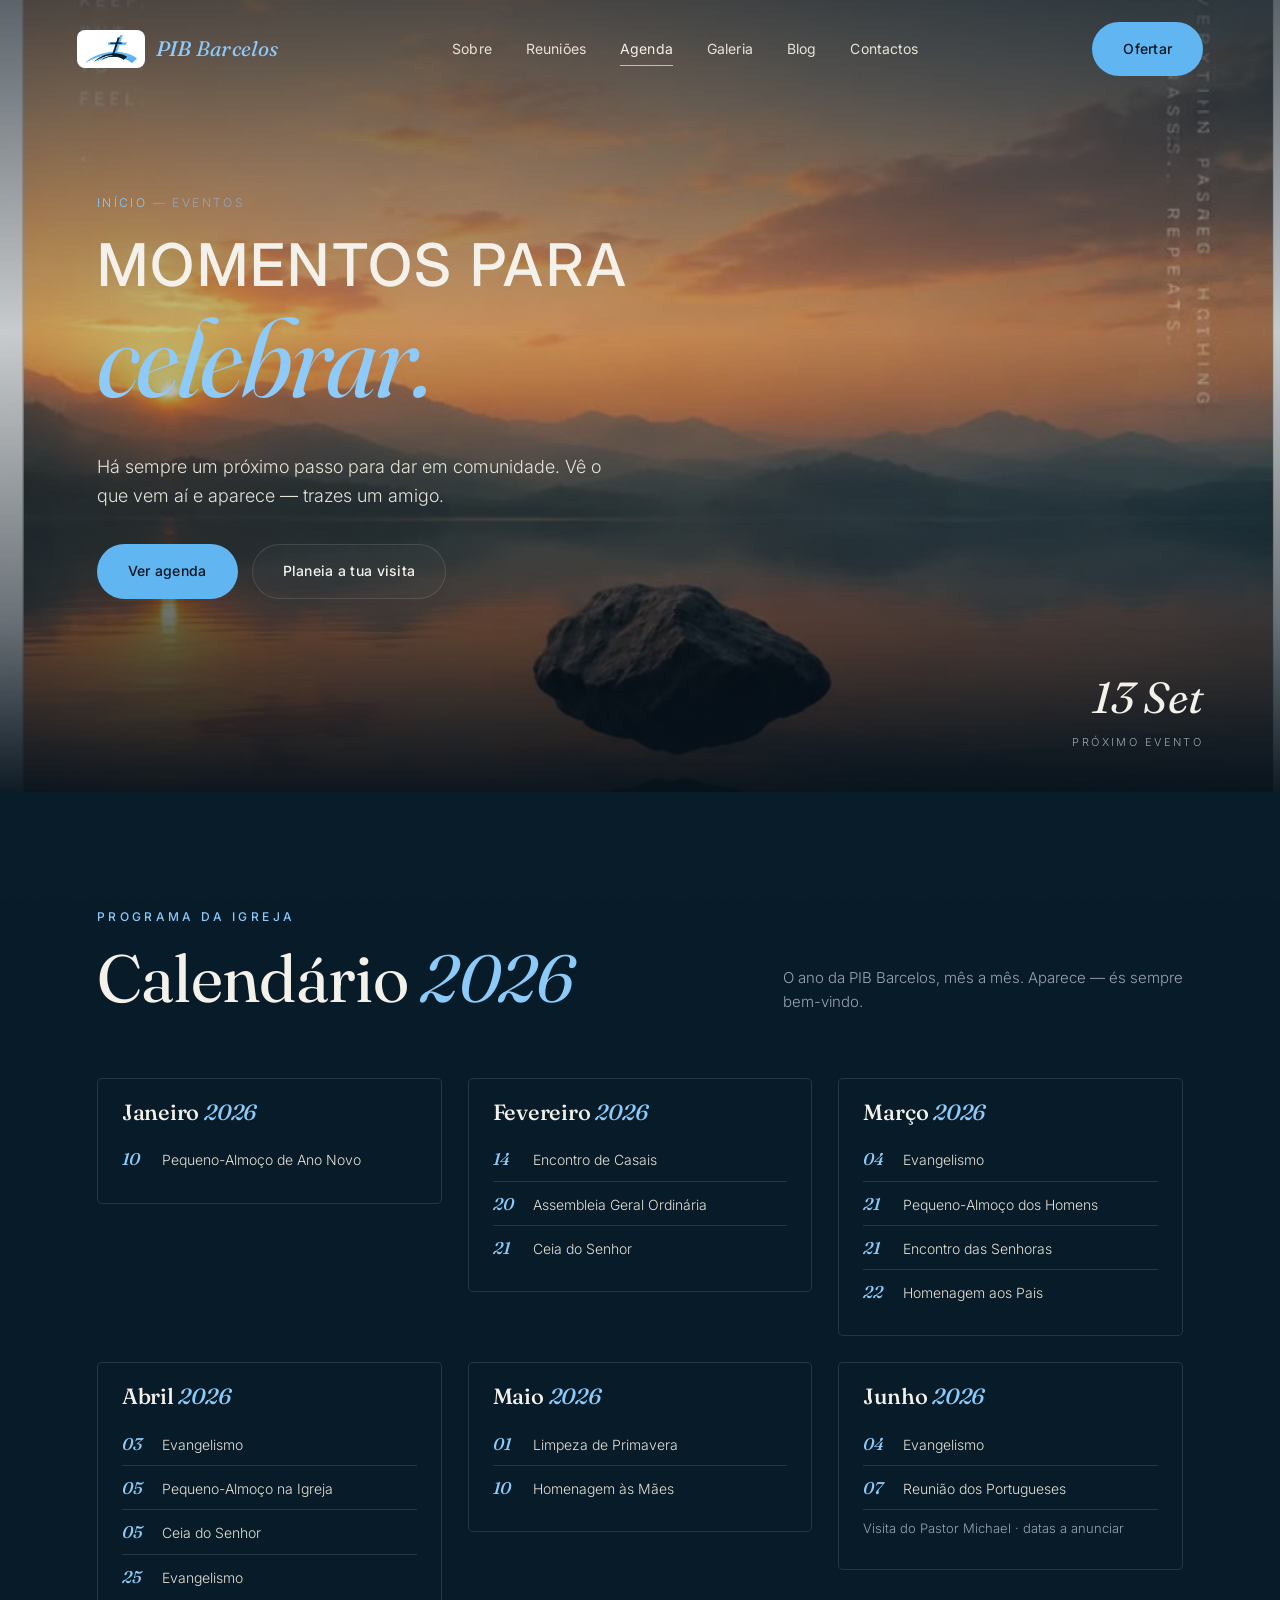
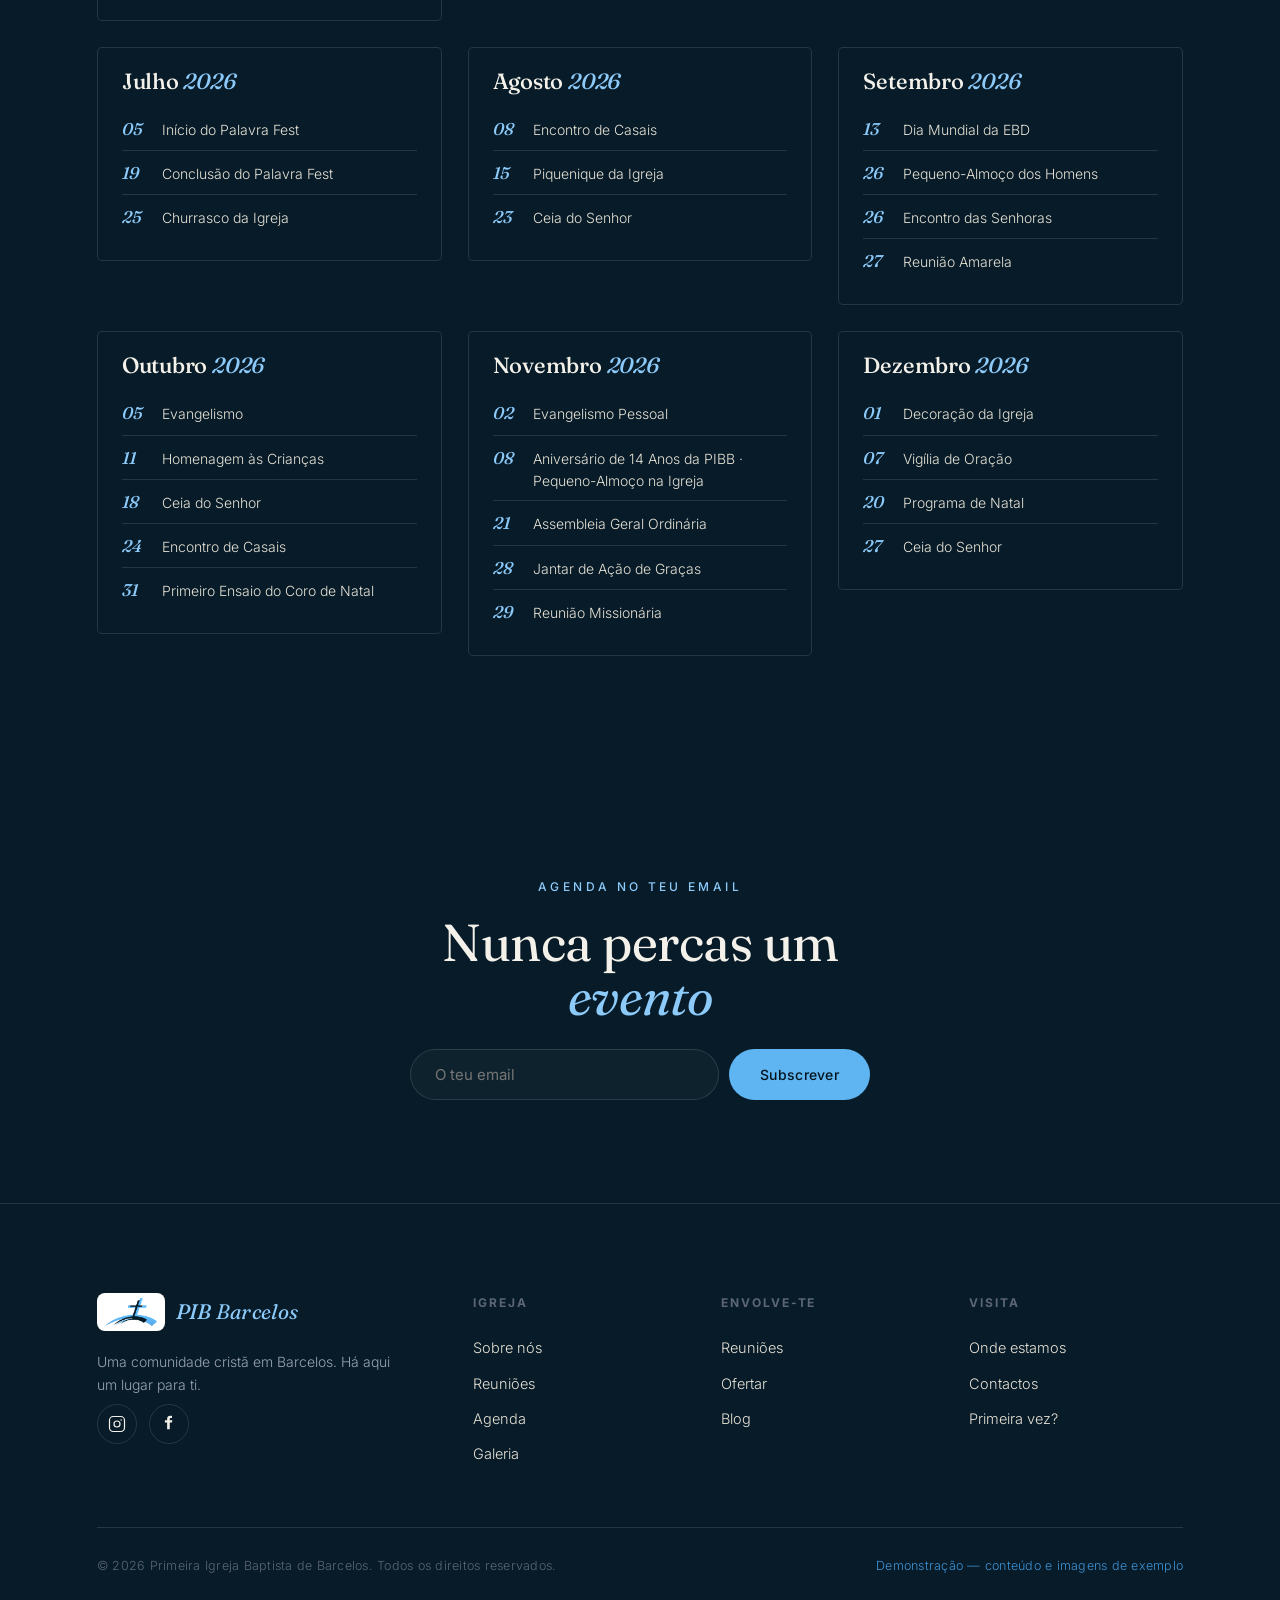
==== eventos.html @ da17d930 "Site PIB Barcelos" ====
<!DOCTYPE html>
<html lang="pt">
<head>
<meta charset="UTF-8">
<meta name="viewport" content="width=device-width, initial-scale=1.0">
<title>Eventos · Primeira Igreja Baptista de Barcelos</title>
<meta name="description" content="Calendário 2026 da Primeira Igreja Baptista de Barcelos — eventos, encontros e celebrações.">
<link rel="icon" href="assets/img/favicon.png">
<link rel="preconnect" href="https://fonts.googleapis.com"><link rel="preconnect" href="https://fonts.gstatic.com" crossorigin>
<link href="https://fonts.googleapis.com/css2?family=Fraunces:ital,opsz,wght@0,9..144,400;0,9..144,500;0,9..144,600;1,9..144,400;1,9..144,500&family=Inter:wght@300;400;500;600&display=swap" rel="stylesheet">
<link rel="stylesheet" href="assets/style.css">
</head>
<body>
<header id="hdr"><nav class="nav">
  <a href="index.html" class="logo"><img src="assets/img/logo.png" alt="PIB Barcelos" class="logo-img"><span style="font-family:var(--serif)"><b>PIB</b> <span>Barcelos</span></span></a>
  <div class="nav-links"><a href="sobre.html">Sobre</a><a href="reunioes.html">Reuniões</a><a href="eventos.html" class="active">Agenda</a><a href="galeria.html">Galeria</a><a href="blog.html">Blog</a><a href="contactos.html">Contactos</a></div>
  <div class="nav-cta"><a href="ofertar.html" class="btn btn-solid">Ofertar</a>
  <button class="burger" id="burger" aria-label="Menu"><span></span><span></span><span></span></button></div>
</nav></header>
<div class="mobile-menu" id="mobileMenu"><a href="sobre.html">Sobre</a><a href="reunioes.html">Reuniões</a><a href="eventos.html" class="active">Agenda</a><a href="galeria.html">Galeria</a><a href="blog.html">Blog</a><a href="contactos.html">Contactos</a>
  <div class="mm-foot"><a href="ofertar.html" class="btn btn-solid" style="font-family:var(--sans);font-size:14px">Ofertar</a></div>
</div>
<main>
<section class="video-hero">
  <video autoplay muted loop playsinline poster="assets/img/lake.jpg">
    <source src="assets/video/lago.mp4" type="video/mp4">
  </video>
  <div class="wrap">
    <div class="crumb reveal in"><a href="index.html">Início</a> — Eventos</div>
    <h1 style="margin:0">
      <span class="vh-static reveal in">Momentos para</span>
      <span class="vh-rotator" id="vhRotator">
        <span class="on">celebrar.</span>
        <span>adorar.</span>
        <span>servir.</span>
        <span>pertencer.</span>
      </span>
    </h1>
    <p class="vh-sub">Há sempre um próximo passo para dar em comunidade. Vê o que vem aí e aparece — trazes um amigo.</p>
    <div class="vh-actions">
      <a href="#agenda" class="btn btn-solid">Ver agenda</a>
      <a href="contactos.html" class="btn btn-ghost">Planeia a tua visita</a>
    </div>
  </div>
  <div class="vh-count"><b>13 Set</b><span>Próximo evento</span></div>
</section>
<section class="section" id="agenda"><div class="wrap">
  <div class="sec-head reveal"><div><span class="eyebrow">Programa da Igreja</span><h2>Calendário <em>2026</em></h2></div>
  <p>O ano da PIB Barcelos, mês a mês. Aparece — és sempre bem-vindo.</p></div>
  <div class="grid-3" style="align-items:start"><div class="month-card reveal"><h3>Janeiro <em>2026</em></h3><div class="month-row"><b>10</b><span>Pequeno-Almoço de Ano Novo</span></div></div><div class="month-card reveal d1"><h3>Fevereiro <em>2026</em></h3><div class="month-row"><b>14</b><span>Encontro de Casais</span></div><div class="month-row"><b>20</b><span>Assembleia Geral Ordinária</span></div><div class="month-row"><b>21</b><span>Ceia do Senhor</span></div></div><div class="month-card reveal d2"><h3>Março <em>2026</em></h3><div class="month-row"><b>04</b><span>Evangelismo</span></div><div class="month-row"><b>21</b><span>Pequeno-Almoço dos Homens</span></div><div class="month-row"><b>21</b><span>Encontro das Senhoras</span></div><div class="month-row"><b>22</b><span>Homenagem aos Pais</span></div></div><div class="month-card reveal"><h3>Abril <em>2026</em></h3><div class="month-row"><b>03</b><span>Evangelismo</span></div><div class="month-row"><b>05</b><span>Pequeno-Almoço na Igreja</span></div><div class="month-row"><b>05</b><span>Ceia do Senhor</span></div><div class="month-row"><b>25</b><span>Evangelismo</span></div></div><div class="month-card reveal d1"><h3>Maio <em>2026</em></h3><div class="month-row"><b>01</b><span>Limpeza de Primavera</span></div><div class="month-row"><b>10</b><span>Homenagem às Mães</span></div></div><div class="month-card reveal d2"><h3>Junho <em>2026</em></h3><div class="month-row"><b>04</b><span>Evangelismo</span></div><div class="month-row"><b>07</b><span>Reunião dos Portugueses</span></div><div class="month-row note">Visita do Pastor Michael · datas a anunciar</div></div><div class="month-card reveal"><h3>Julho <em>2026</em></h3><div class="month-row"><b>05</b><span>Início do Palavra Fest</span></div><div class="month-row"><b>19</b><span>Conclusão do Palavra Fest</span></div><div class="month-row"><b>25</b><span>Churrasco da Igreja</span></div></div><div class="month-card reveal d1"><h3>Agosto <em>2026</em></h3><div class="month-row"><b>08</b><span>Encontro de Casais</span></div><div class="month-row"><b>15</b><span>Piquenique da Igreja</span></div><div class="month-row"><b>23</b><span>Ceia do Senhor</span></div></div><div class="month-card reveal d2"><h3>Setembro <em>2026</em></h3><div class="month-row"><b>13</b><span>Dia Mundial da EBD</span></div><div class="month-row"><b>26</b><span>Pequeno-Almoço dos Homens</span></div><div class="month-row"><b>26</b><span>Encontro das Senhoras</span></div><div class="month-row"><b>27</b><span>Reunião Amarela</span></div></div><div class="month-card reveal"><h3>Outubro <em>2026</em></h3><div class="month-row"><b>05</b><span>Evangelismo</span></div><div class="month-row"><b>11</b><span>Homenagem às Crianças</span></div><div class="month-row"><b>18</b><span>Ceia do Senhor</span></div><div class="month-row"><b>24</b><span>Encontro de Casais</span></div><div class="month-row"><b>31</b><span>Primeiro Ensaio do Coro de Natal</span></div></div><div class="month-card reveal d1"><h3>Novembro <em>2026</em></h3><div class="month-row"><b>02</b><span>Evangelismo Pessoal</span></div><div class="month-row"><b>08</b><span>Aniversário de 14 Anos da PIBB · Pequeno-Almoço na Igreja</span></div><div class="month-row"><b>21</b><span>Assembleia Geral Ordinária</span></div><div class="month-row"><b>28</b><span>Jantar de Ação de Graças</span></div><div class="month-row"><b>29</b><span>Reunião Missionária</span></div></div><div class="month-card reveal d2"><h3>Dezembro <em>2026</em></h3><div class="month-row"><b>01</b><span>Decoração da Igreja</span></div><div class="month-row"><b>07</b><span>Vigília de Oração</span></div><div class="month-row"><b>20</b><span>Programa de Natal</span></div><div class="month-row"><b>27</b><span>Ceia do Senhor</span></div></div></div>
</div></section>
<section class="news"><div class="wrap reveal"><span class="eyebrow">Agenda no teu email</span>
  <h2>Nunca percas um <em>evento</em></h2>
  <form class="news-form" onsubmit="return false"><input type="email" placeholder="O teu email">
  <button class="btn btn-solid" type="submit">Subscrever</button></form>
</div></section>
</main>
<footer><div class="wrap">
  <div class="foot-top">
    <div class="foot-brand">
      <a href="index.html" class="logo"><img src="assets/img/logo.png" alt="PIB Barcelos" class="logo-img"><span style="font-family:var(--serif)"><b>PIB</b> <span>Barcelos</span></span></a>
      <p>Uma comunidade cristã em Barcelos. Há aqui um lugar para ti.</p>
      <div class="socials">
        <a href="https://www.instagram.com/pib_barcelos/" target="_blank" rel="noopener" aria-label="Instagram"><svg width="18" height="18" viewBox="0 0 24 24" fill="none" stroke="currentColor" stroke-width="1.6"><rect x="2" y="2" width="20" height="20" rx="5"/><circle cx="12" cy="12" r="4"/><circle cx="17.5" cy="6.5" r="1" fill="currentColor" stroke="none"/></svg></a>
        <a href="https://www.facebook.com/pibbarcelos" target="_blank" rel="noopener" aria-label="Facebook"><svg width="18" height="18" viewBox="0 0 24 24" fill="currentColor"><path d="M13 10h3l.5-3H13V5.5c0-.8.3-1.5 1.5-1.5H16V1.4C15.7 1.3 14.8 1 13.6 1 11.2 1 9.5 2.4 9.5 5v2h-3v3h3v9h3.5z"/></svg></a>
        </div>
    </div>
    <div class="foot-col"><h5>Igreja</h5><a href="sobre.html">Sobre nós</a><a href="reunioes.html">Reuniões</a><a href="eventos.html">Agenda</a><a href="galeria.html">Galeria</a></div>
    <div class="foot-col"><h5>Envolve-te</h5><a href="reunioes.html">Reuniões</a><a href="ofertar.html">Ofertar</a><a href="blog.html">Blog</a></div>
    <div class="foot-col"><h5>Visita</h5><a href="contactos.html">Onde estamos</a><a href="contactos.html">Contactos</a><a href="#">Primeira vez?</a></div>
  </div>
  <div class="foot-bot"><span>© 2026 Primeira Igreja Baptista de Barcelos. Todos os direitos reservados.</span>
  <span class="demo">Demonstração — conteúdo e imagens de exemplo</span></div>
</div></footer>
<script src="assets/app.js"></script>
</body>
</html>
---- assets/style.css ----
:root{
  --ink:#071b28; --ink2:#0c2635; --ink3:#133449;
  --cream:#f4f1ea; --cream-d:#e7e2d6;
  --amber:#5fb5f1; --amber2:#8ccafa; --amber-d:#3e93d6;
  --muted:#9aa3b2; --muted-d:#5c6675;
  --line:rgba(255,255,255,.12); --line-d:rgba(12,15,22,.12);
  --serif:'Fraunces',Georgia,serif; --sans:'Inter',system-ui,sans-serif;
  --ease:cubic-bezier(.22,.61,.36,1);
  --pad:clamp(22px,6vw,110px);
}
*{margin:0;padding:0;box-sizing:border-box}
html{scroll-behavior:smooth}
body{font-family:var(--sans);background:var(--ink);color:var(--cream);
  -webkit-font-smoothing:antialiased;overflow-x:hidden;line-height:1.6;font-weight:300}
img{display:block;max-width:100%}
a{color:inherit;text-decoration:none}
h1,h2,h3{font-family:var(--serif);font-weight:400;line-height:1.04;letter-spacing:-.01em}
::selection{background:var(--amber);color:var(--ink)}

/* film grain overlay */
body::after{content:"";position:fixed;inset:0;z-index:9998;pointer-events:none;opacity:.05;
  background-image:url("data:image/svg+xml,%3Csvg xmlns='http://www.w3.org/2000/svg' width='120' height='120'%3E%3Cfilter id='n'%3E%3CfeTurbulence type='fractalNoise' baseFrequency='.85' numOctaves='2'/%3E%3C/filter%3E%3Crect width='100%25' height='100%25' filter='url(%23n)'/%3E%3C/svg%3E");
  mix-blend-mode:overlay}

.wrap{max-width:1240px;margin:0 auto;padding-left:var(--pad);padding-right:var(--pad)}
.eyebrow{font-family:var(--sans);font-size:12px;font-weight:500;letter-spacing:.28em;
  text-transform:uppercase;color:var(--amber2)}
.eyebrow.dark{color:var(--amber-d)}

/* buttons */
.btn{display:inline-flex;align-items:center;gap:.6em;font-family:var(--sans);font-size:14px;
  font-weight:500;letter-spacing:.02em;padding:15px 30px;border-radius:100px;cursor:pointer;
  border:1px solid transparent;transition:.35s var(--ease);white-space:nowrap}
.btn-solid{background:var(--amber);color:#04141f}
.btn-solid:hover{background:var(--amber2);transform:translateY(-2px)}
.btn-ghost{border-color:var(--line);color:var(--cream);background:rgba(255,255,255,.02)}
.btn-ghost:hover{border-color:var(--cream);background:rgba(255,255,255,.06)}
.btn-ghost.dark{border-color:var(--line-d);color:var(--ink)}
.btn-ghost.dark:hover{border-color:var(--ink);background:rgba(12,15,22,.04)}
.link-u{font-family:var(--sans);font-size:13px;font-weight:500;letter-spacing:.1em;
  text-transform:uppercase;display:inline-flex;align-items:center;gap:.5em;color:var(--amber2)}
.link-u svg{transition:transform .35s var(--ease)}
.link-u:hover svg{transform:translateX(5px)}

/* ============ NAV ============ */
header{position:fixed;top:0;left:0;right:0;z-index:1000;transition:.4s var(--ease)}
.nav{display:flex;align-items:center;justify-content:space-between;
  padding:22px var(--pad);transition:.4s var(--ease)}
header.scrolled{background:rgba(6,20,31,.82);backdrop-filter:blur(16px);
  border-bottom:1px solid var(--line)}
header.scrolled .nav{padding-top:15px;padding-bottom:15px}
.logo{display:flex;align-items:center;gap:11px;font-family:var(--serif);font-size:21px;letter-spacing:.01em}
.logo b{font-weight:500}.logo span{font-style:italic;color:var(--amber2);font-weight:400}
.logo svg{flex-shrink:0}
.nav-links{display:flex;align-items:center;gap:34px}
.nav-links a{font-family:var(--sans);font-size:14px;font-weight:400;color:var(--cream-d);
  letter-spacing:.01em;position:relative;transition:.3s}
.nav-links a::after{content:"";position:absolute;left:0;bottom:-6px;width:0;height:1px;
  background:var(--amber2);transition:width .3s var(--ease)}
.nav-links a:hover{color:var(--cream)}.nav-links a:hover::after{width:100%}
.nav-cta{display:flex;align-items:center;gap:18px}
.burger{display:none;flex-direction:column;gap:5px;background:none;border:0;cursor:pointer;padding:8px}
.burger span{width:26px;height:2px;background:var(--cream);transition:.3s var(--ease)}
.mobile-menu{position:fixed;inset:0;z-index:999;background:var(--ink);
  display:flex;flex-direction:column;justify-content:center;gap:8px;padding:var(--pad);
  transform:translateY(-100%);transition:.5s var(--ease);opacity:0}
.mobile-menu.open{transform:translateY(0);opacity:1}
.mobile-menu a{font-family:var(--serif);font-size:clamp(30px,9vw,52px);color:var(--cream);
  padding:6px 0;transition:.3s}.mobile-menu a:hover{color:var(--amber2);padding-left:14px}
.mobile-menu .mm-foot{margin-top:38px;display:flex;gap:16px;flex-wrap:wrap}

/* ============ HERO ============ */
.hero{position:relative;min-height:100svh;display:flex;align-items:flex-end;
  padding-bottom:clamp(48px,9vh,110px);overflow:hidden}
.hero-bg{position:absolute;inset:0;z-index:-2}
.hero-bg img{width:100%;height:100%;object-fit:cover;object-position:center 42%}
.hero-bg::after{content:"";position:absolute;inset:0;
  background:linear-gradient(180deg,rgba(5,17,27,.55) 0%,rgba(5,17,27,.12) 32%,rgba(5,17,27,.55) 72%,rgba(5,17,27,.94) 100%)}
.hero-inner{position:relative;z-index:2;max-width:1000px}
.hero .eyebrow{margin-bottom:26px;opacity:0;animation:up .9s var(--ease) .2s forwards}
.hero h1{font-size:clamp(48px,9.2vw,132px);letter-spacing:-.02em;margin-bottom:30px}
.hero h1 .l1{display:block;font-family:var(--sans);font-weight:500;
  font-size:clamp(30px,5.4vw,74px);letter-spacing:.02em;text-transform:uppercase;
  opacity:0;animation:up 1s var(--ease) .34s forwards}
.hero h1 .l2{display:block;font-style:italic;color:var(--cream);
  opacity:0;animation:up 1s var(--ease) .48s forwards}
.hero p.sub{max-width:520px;font-size:clamp(15px,1.5vw,18px);color:var(--cream-d);
  margin-bottom:38px;opacity:0;animation:up 1s var(--ease) .62s forwards}
.hero-actions{display:flex;gap:14px;flex-wrap:wrap;opacity:0;animation:up 1s var(--ease) .76s forwards}
@keyframes up{from{opacity:0;transform:translateY(34px)}to{opacity:1;transform:translateY(0)}}
.scroll-cue{position:absolute;bottom:34px;left:50%;transform:translateX(-50%);z-index:2;
  display:flex;flex-direction:column;align-items:center;gap:10px;
  font-family:var(--sans);font-size:11px;letter-spacing:.22em;text-transform:uppercase;
  color:var(--muted);opacity:0;animation:up 1s var(--ease) 1s forwards}
.scroll-cue .bar{width:1px;height:44px;background:linear-gradient(var(--amber2),transparent);
  animation:cue 2s ease-in-out infinite}
@keyframes cue{0%,100%{transform:scaleY(.4);transform-origin:top;opacity:.4}50%{transform:scaleY(1);opacity:1}}

/* reveal */
.reveal{opacity:0;transform:translateY(42px);transition:1s var(--ease)}
.reveal.in{opacity:1;transform:none}
.reveal.d1{transition-delay:.1s}.reveal.d2{transition-delay:.2s}.reveal.d3{transition-delay:.3s}

/* ============ MARQUEE / VERSE ============ */
.verse{padding:clamp(60px,11vw,140px) 0;text-align:center;position:relative}
.verse .wrap{max-width:1000px}
.verse blockquote{font-family:var(--serif);font-size:clamp(26px,4.4vw,58px);
  line-height:1.16;letter-spacing:-.015em}
.verse blockquote em{font-style:italic;color:var(--amber2)}
.verse cite{display:block;margin-top:30px;font-family:var(--sans);font-style:normal;
  font-size:13px;letter-spacing:.2em;text-transform:uppercase;color:var(--muted)}

.sec-head{display:flex;align-items:flex-end;justify-content:space-between;gap:30px;
  margin-bottom:clamp(38px,5vw,68px);flex-wrap:wrap}
.sec-head h2{font-size:clamp(32px,5.2vw,68px)}
.sec-head h2 em{font-style:italic;color:var(--amber2)}
.sec-head .eyebrow{margin-bottom:18px;display:block}
.sec-head p{max-width:400px;color:var(--muted);font-size:15px}

/* ============ SOBRE ============ */
.sobre{padding:clamp(70px,10vw,140px) 0;background:var(--ink2)}
.sobre-grid{display:grid;grid-template-columns:1.05fr 1fr;gap:clamp(34px,5vw,80px);align-items:center}
.sobre-img{position:relative;border-radius:4px;overflow:hidden;aspect-ratio:4/5}
.sobre-img img{width:100%;height:100%;object-fit:cover;transition:transform 1.4s var(--ease)}
.sobre-img:hover img{transform:scale(1.05)}
.sobre-txt h2{font-size:clamp(30px,4.4vw,58px);margin:20px 0 26px}
.sobre-txt h2 em{font-style:italic;color:var(--amber2)}
.sobre-txt p{color:var(--cream-d);margin-bottom:18px;max-width:52ch}
.pillars{display:flex;gap:14px;margin-top:34px;flex-wrap:wrap}
.pillar{flex:1;min-width:150px;padding:22px;border:1px solid var(--line);border-radius:3px;
  transition:.4s var(--ease)}
.pillar:hover{background:rgba(255,255,255,.03);border-color:rgba(95,181,241,.4)}
.pillar h4{font-family:var(--serif);font-size:19px;margin-bottom:7px;font-weight:500}
.pillar p{font-size:13.5px;color:var(--muted);margin:0}

/* ============ CULTOS ============ */
.cultos{padding:clamp(70px,10vw,140px) 0}
.cultos-grid{display:grid;grid-template-columns:1.15fr 1fr;gap:clamp(34px,5vw,70px);align-items:center}
.msg-card{position:relative;border-radius:5px;overflow:hidden;aspect-ratio:16/10;
  display:flex;align-items:flex-end;padding:clamp(22px,3vw,38px);cursor:pointer;group}
.msg-card img{position:absolute;inset:0;width:100%;height:100%;object-fit:cover;
  transition:transform 1.2s var(--ease)}
.msg-card::after{content:"";position:absolute;inset:0;
  background:linear-gradient(180deg,rgba(5,17,27,.15),rgba(5,17,27,.86))}
.msg-card:hover img{transform:scale(1.06)}
.msg-body{position:relative;z-index:2}
.msg-tag{font-family:var(--sans);font-size:11px;letter-spacing:.2em;text-transform:uppercase;
  color:var(--amber2);margin-bottom:12px}
.msg-card h3{font-size:clamp(24px,3.2vw,40px);font-style:italic;margin-bottom:8px}
.msg-meta{font-family:var(--sans);font-size:13px;color:var(--cream-d)}
.play{position:absolute;top:50%;left:50%;transform:translate(-50%,-50%);z-index:2;
  width:74px;height:74px;border-radius:50%;background:rgba(244,241,234,.14);
  backdrop-filter:blur(6px);border:1px solid rgba(244,241,234,.5);
  display:flex;align-items:center;justify-content:center;transition:.4s var(--ease)}
.msg-card:hover .play{background:var(--amber);border-color:var(--amber);transform:translate(-50%,-50%) scale(1.08)}
.play svg{fill:var(--cream);transition:.4s}.msg-card:hover .play svg{fill:#04141f}
.sched{border-top:1px solid var(--line)}
.sched-row{display:flex;align-items:center;justify-content:space-between;gap:16px;
  padding:22px 4px;border-bottom:1px solid var(--line);transition:.35s var(--ease)}
.sched-row:hover{padding-left:14px;background:linear-gradient(90deg,rgba(95,181,241,.06),transparent)}
.sched-day{font-family:var(--serif);font-size:21px;font-weight:500}
.sched-name{font-family:var(--sans);font-size:13px;color:var(--muted);margin-top:3px}
.sched-time{font-family:var(--serif);font-size:22px;font-style:italic;color:var(--amber2);white-space:nowrap}
.sched-head{margin-bottom:8px}

/* ============ EVENTOS ============ */
.eventos{padding:clamp(70px,10vw,140px) 0;background:var(--ink2)}
.ev-grid{display:grid;grid-template-columns:repeat(3,1fr);gap:26px}
.ev-card{border:1px solid var(--line);border-radius:5px;overflow:hidden;background:var(--ink);
  transition:.5s var(--ease);cursor:pointer}
.ev-card:hover{transform:translateY(-8px);border-color:rgba(95,181,241,.4);
  box-shadow:0 30px 60px -30px rgba(0,0,0,.7)}
.ev-media{position:relative;aspect-ratio:16/11;overflow:hidden}
.ev-media img{width:100%;height:100%;object-fit:cover;transition:transform 1s var(--ease)}
.ev-card:hover .ev-media img{transform:scale(1.08)}
.ev-date{position:absolute;top:14px;left:14px;background:rgba(6,20,31,.72);
  backdrop-filter:blur(8px);border:1px solid var(--line);border-radius:4px;
  padding:9px 13px;text-align:center;line-height:1}
.ev-date b{display:block;font-family:var(--serif);font-size:24px;font-weight:500}
.ev-date span{font-family:var(--sans);font-size:10px;letter-spacing:.18em;text-transform:uppercase;color:var(--amber2)}
.ev-info{padding:24px}
.ev-info .tag{font-family:var(--sans);font-size:11px;letter-spacing:.16em;text-transform:uppercase;color:var(--muted)}
.ev-info h3{font-size:24px;margin:11px 0 10px;font-weight:500}
.ev-info p{font-size:14px;color:var(--muted);margin-bottom:18px}

/* ============ GALERIA (option B) ============ */
.galeria{padding:clamp(70px,10vw,130px) 0 clamp(80px,11vw,150px);background:var(--ink);
  position:relative;overflow:hidden}
.gal-head{text-align:center;margin-bottom:14px}
.gal-head h2{font-size:clamp(40px,10vw,150px);letter-spacing:-.02em;line-height:.9}
.gal-head h2 em{font-style:italic;color:var(--amber2)}
.gal-stage{position:relative;perspective:1800px;margin-top:clamp(10px,3vw,30px)}
.gal-track{display:flex;gap:26px;padding:40px calc(50% - 190px);overflow-x:auto;
  scroll-snap-type:x mandatory;cursor:grab;scrollbar-width:none;-webkit-overflow-scrolling:touch}
.gal-track::-webkit-scrollbar{display:none}
.gal-track.drag{cursor:grabbing;scroll-snap-type:none}
.g-item{flex:0 0 clamp(240px,30vw,380px);aspect-ratio:3/4;border-radius:6px;overflow:hidden;
  position:relative;scroll-snap-align:center;transform-style:preserve-3d;
  transition:transform .1s linear,box-shadow .5s var(--ease);will-change:transform;user-select:none}
.g-item img{width:100%;height:100%;object-fit:cover;pointer-events:none}
.g-item::after{content:"";position:absolute;inset:0;
  background:linear-gradient(180deg,transparent 45%,rgba(5,17,27,.8))}
.g-cap{position:absolute;left:22px;bottom:20px;z-index:2}
.g-cap b{display:block;font-family:var(--serif);font-size:22px;font-weight:500;font-style:italic}
.g-cap span{font-family:var(--sans);font-size:11px;letter-spacing:.16em;text-transform:uppercase;color:var(--amber2)}
.g-item.active{box-shadow:0 40px 80px -30px rgba(0,0,0,.85)}
.gal-expand{position:absolute;top:14px;right:14px;z-index:3;width:38px;height:38px;border-radius:50%;
  background:rgba(6,20,31,.5);backdrop-filter:blur(6px);border:1px solid var(--line);
  display:flex;align-items:center;justify-content:center;opacity:0;transition:.4s}
.g-item.active .gal-expand{opacity:1}
.gal-hint{text-align:center;margin-top:26px;font-family:var(--sans);font-size:12px;
  letter-spacing:.16em;text-transform:uppercase;color:var(--muted-d)}
/* lightbox */
.lightbox{position:fixed;inset:0;z-index:2000;background:rgba(4,14,22,.94);
  display:flex;align-items:center;justify-content:center;padding:5vw;opacity:0;
  pointer-events:none;transition:.45s var(--ease)}
.lightbox.open{opacity:1;pointer-events:auto}
.lightbox img{max-width:min(560px,88vw);max-height:84vh;border-radius:6px;
  transform:scale(.94);transition:.45s var(--ease)}
.lightbox.open img{transform:scale(1)}
.lb-close{position:absolute;top:26px;right:26px;width:48px;height:48px;border-radius:50%;
  border:1px solid var(--line);background:rgba(255,255,255,.04);color:var(--cream);
  cursor:pointer;font-size:20px;display:flex;align-items:center;justify-content:center}
.lb-cap{position:absolute;bottom:6vh;left:0;right:0;text-align:center;
  font-family:var(--serif);font-style:italic;font-size:24px}

/* ============ STATS ============ */
.stats{padding:clamp(60px,9vw,120px) 0;background:var(--ink2);border-top:1px solid var(--line);
  border-bottom:1px solid var(--line)}
.stats-grid{display:grid;grid-template-columns:repeat(2,minmax(0,320px));justify-content:center;gap:24px;text-align:center}
.stat b{font-family:var(--serif);font-size:clamp(44px,6vw,86px);font-weight:400;
  display:block;line-height:1;letter-spacing:-.02em}
.stat b em{font-style:normal;color:var(--amber2)}
.stat span{font-family:var(--sans);font-size:12px;letter-spacing:.16em;text-transform:uppercase;
  color:var(--muted);margin-top:14px;display:block}

/* ============ BLOG ============ */
.blog{padding:clamp(70px,10vw,140px) 0}
.blog-grid{display:grid;grid-template-columns:repeat(3,1fr);gap:26px}
.post{cursor:pointer;transition:.4s var(--ease)}
.post-media{aspect-ratio:16/11;border-radius:5px;overflow:hidden;margin-bottom:20px;position:relative}
.post-media img{width:100%;height:100%;object-fit:cover;transition:transform 1s var(--ease)}
.post:hover .post-media img{transform:scale(1.06)}
.post .cat{font-family:var(--sans);font-size:11px;letter-spacing:.16em;text-transform:uppercase;color:var(--amber2)}
.post h3{font-size:25px;margin:12px 0 10px;font-weight:500;transition:.3s}
.post:hover h3{color:var(--amber2)}
.post p{font-size:14px;color:var(--muted);margin-bottom:14px}
.post .date{font-family:var(--sans);font-size:12px;color:var(--muted-d);letter-spacing:.05em}

/* ============ DOACOES ============ */
.doar{position:relative;padding:clamp(80px,12vw,160px) 0;overflow:hidden}
.doar-bg{position:absolute;inset:0;z-index:-2}
.doar-bg img{width:100%;height:100%;object-fit:cover}
.doar-bg::after{content:"";position:absolute;inset:0;
  background:linear-gradient(180deg,rgba(5,17,27,.9),rgba(5,17,27,.78)),linear-gradient(90deg,rgba(5,17,27,.7),transparent)}
.doar .wrap{position:relative;z-index:2;max-width:1100px}
.doar-inner{display:grid;grid-template-columns:1fr 1fr;gap:clamp(34px,5vw,70px);align-items:center}
.doar h2{font-size:clamp(34px,5vw,66px);margin:20px 0 24px}
.doar h2 em{font-style:italic;color:var(--amber2)}
.doar p{color:var(--cream-d);max-width:44ch;margin-bottom:30px}
.give-card{background:rgba(12,38,53,.7);backdrop-filter:blur(12px);border:1px solid var(--line);
  border-radius:8px;padding:clamp(26px,3.4vw,44px)}
.give-opts{display:flex;gap:10px;margin-bottom:26px}
.give-opt{flex:1;padding:13px;text-align:center;border:1px solid var(--line);border-radius:5px;
  font-family:var(--sans);font-size:13px;cursor:pointer;transition:.3s;color:var(--cream-d)}
.give-opt.on,.give-opt:hover{background:var(--amber);color:#04141f;border-color:var(--amber)}
.give-line{display:flex;flex-direction:column;align-items:flex-start;gap:7px;padding:16px 0;
  border-bottom:1px solid var(--line)}
.give-line span{font-family:var(--sans);font-size:11px;letter-spacing:.18em;text-transform:uppercase;color:var(--muted)}
.give-line b{font-family:var(--sans);font-size:15.5px;font-weight:500;letter-spacing:.05em;
  color:var(--cream);line-height:1.4;font-variant-numeric:tabular-nums;word-break:keep-all;white-space:nowrap}
@media(max-width:420px){.give-line b{white-space:normal;font-size:14px}}
.give-card .btn{width:100%;justify-content:center;margin-top:26px}

/* ============ CONTACTOS ============ */
.contacto{padding:clamp(70px,10vw,140px) 0;background:var(--ink2)}
.cont-grid{display:grid;grid-template-columns:1fr 1fr;gap:clamp(34px,5vw,70px)}
.cont-form{display:flex;flex-direction:column;gap:16px}
.field label{font-family:var(--sans);font-size:12px;letter-spacing:.1em;text-transform:uppercase;
  color:var(--muted);display:block;margin-bottom:8px}
.field input,.field textarea{width:100%;background:rgba(255,255,255,.03);border:1px solid var(--line);
  border-radius:4px;padding:14px 16px;color:var(--cream);font-family:var(--sans);font-size:15px;
  transition:.3s}
.field input:focus,.field textarea:focus{outline:0;border-color:var(--amber2);background:rgba(255,255,255,.05)}
.field textarea{resize:vertical;min-height:120px}
.cont-info{display:flex;flex-direction:column;gap:26px}
.map{aspect-ratio:16/10;border-radius:6px;overflow:hidden;position:relative;border:1px solid var(--line);
  background:
    radial-gradient(circle at 62% 44%,rgba(95,181,241,.18),transparent 38%),
    repeating-linear-gradient(90deg,transparent 0 46px,rgba(255,255,255,.04) 46px 47px),
    repeating-linear-gradient(0deg,transparent 0 46px,rgba(255,255,255,.04) 46px 47px),
    linear-gradient(135deg,#141b26,#0e141d)}
.map .road{position:absolute;background:rgba(255,255,255,.08)}
.map .pin{position:absolute;top:44%;left:62%;transform:translate(-50%,-100%);z-index:2}
.map .pin svg{filter:drop-shadow(0 6px 10px rgba(0,0,0,.5))}
.map .pin i{position:absolute;bottom:-4px;left:50%;transform:translateX(-50%);width:16px;height:5px;
  background:rgba(0,0,0,.4);border-radius:50%;filter:blur(2px)}
.map a{position:absolute;bottom:14px;right:14px;z-index:3}
.info-block h4{font-family:var(--serif);font-size:19px;font-weight:500;margin-bottom:6px}
.info-block p{font-size:14.5px;color:var(--cream-d);line-height:1.7}
.info-cols{display:grid;grid-template-columns:1fr 1fr;gap:24px}

/* ============ NEWSLETTER ============ */
.news{padding:clamp(56px,8vw,110px) 0;text-align:center;background:var(--ink)}
.news .wrap{max-width:680px}
.news h2{font-size:clamp(28px,4.4vw,52px);margin:16px 0 26px}
.news h2 em{font-style:italic;color:var(--amber2)}
.news-form{display:flex;gap:10px;max-width:460px;margin:0 auto;flex-wrap:wrap}
.news-form input{flex:1;min-width:200px;background:rgba(255,255,255,.03);border:1px solid var(--line);
  border-radius:100px;padding:15px 24px;color:var(--cream);font-family:var(--sans);font-size:15px}
.news-form input:focus{outline:0;border-color:var(--amber2)}

/* ============ FOOTER ============ */
footer{background:var(--ink);border-top:1px solid var(--line);padding:clamp(56px,7vw,90px) 0 34px}
.foot-top{display:grid;grid-template-columns:1.6fr 1fr 1fr 1fr;gap:34px;margin-bottom:56px}
.foot-brand .logo{margin-bottom:20px}
.foot-brand p{font-size:14px;color:var(--muted);max-width:34ch}
.foot-col h5{font-family:var(--sans);font-size:12px;letter-spacing:.16em;text-transform:uppercase;
  color:var(--muted-d);margin-bottom:18px}
.foot-col a{display:block;font-size:14.5px;color:var(--cream-d);padding:6px 0;transition:.3s}
.foot-col a:hover{color:var(--amber2)}
.socials{display:flex;gap:12px;margin-top:8px}
.socials a{width:40px;height:40px;border:1px solid var(--line);border-radius:50%;
  display:flex;align-items:center;justify-content:center;transition:.35s var(--ease)}
.socials a:hover{background:var(--amber);border-color:var(--amber);color:#04141f;transform:translateY(-3px)}
.foot-bot{display:flex;justify-content:space-between;gap:16px;flex-wrap:wrap;
  padding-top:28px;border-top:1px solid var(--line);
  font-family:var(--sans);font-size:12.5px;color:var(--muted-d);letter-spacing:.02em}
.foot-bot .demo{color:var(--amber-d)}

/* ============ RESPONSIVE ============ */
@media(max-width:900px){
  .nav-links,.nav-cta .btn{display:none}
  .burger{display:flex}
  .sobre-grid,.cultos-grid,.doar-inner,.cont-grid{grid-template-columns:1fr}
  .sobre-img{aspect-ratio:16/12;order:-1}
  .ev-grid,.blog-grid{grid-template-columns:1fr;max-width:460px;margin:0 auto}
  .stats-grid{grid-template-columns:1fr 1fr;gap:40px 20px}
  .foot-top{grid-template-columns:1fr 1fr}
  .info-cols{grid-template-columns:1fr}
}
@media(max-width:560px){
  .foot-top{grid-template-columns:1fr}
  .give-opts{flex-wrap:wrap}
  .hero-actions .btn{flex:1;justify-content:center}
}
/* ===== multi-page additions ===== */
.nav-links a.active{color:var(--cream)}
.nav-links a.active::after{width:100%}
.mobile-menu a.active{color:var(--amber2)}

/* page banner (inner pages) */
.page-hero{position:relative;min-height:56vh;display:flex;align-items:flex-end;
  padding:130px var(--pad) clamp(46px,6vw,80px);overflow:hidden}
.page-hero-bg{position:absolute;inset:0;z-index:-2}
.page-hero-bg img{width:100%;height:100%;object-fit:cover;object-position:center 40%}
.page-hero-bg::after{content:"";position:absolute;inset:0;
  background:linear-gradient(180deg,rgba(5,17,27,.62),rgba(5,17,27,.35) 40%,rgba(5,17,27,.9))}
.page-hero-inner{position:relative;z-index:2;max-width:900px}
.page-hero .crumb{font-family:var(--sans);font-size:12px;letter-spacing:.2em;text-transform:uppercase;
  color:var(--muted);margin-bottom:20px}
.page-hero .crumb a{color:var(--amber2)}
.page-hero h1{font-size:clamp(42px,8vw,104px);letter-spacing:-.02em;line-height:.98}
.page-hero h1 em{font-style:italic;color:var(--amber2)}
.page-hero p{max-width:560px;color:var(--cream-d);font-size:clamp(15px,1.5vw,18px);margin-top:22px}

.section{padding:clamp(64px,9vw,130px) 0}
.section.alt{background:var(--ink2)}
.lead{font-family:var(--serif);font-size:clamp(22px,3vw,34px);line-height:1.32;max-width:22ch}
.prose{max-width:62ch;color:var(--cream-d)}
.prose p{margin-bottom:18px}
.two{display:grid;grid-template-columns:1fr 1fr;gap:clamp(34px,5vw,72px);align-items:center}
.grid-3{display:grid;grid-template-columns:repeat(3,1fr);gap:26px}
.grid-2{display:grid;grid-template-columns:repeat(2,1fr);gap:26px}
.tile-img{border-radius:5px;overflow:hidden;aspect-ratio:4/5}
.tile-img img{width:100%;height:100%;object-fit:cover;transition:transform 1.2s var(--ease)}
.tile-img:hover img{transform:scale(1.05)}

/* leadership */
.leader{text-align:center}
.leader .ph{aspect-ratio:1;border-radius:50%;overflow:hidden;margin:0 auto 18px;max-width:180px}
.leader .ph img{width:100%;height:100%;object-fit:cover}
.leader h4{font-family:var(--serif);font-size:21px;font-weight:500}
.leader span{font-family:var(--sans);font-size:12px;letter-spacing:.14em;text-transform:uppercase;color:var(--amber2)}

/* timeline */
.tl{border-left:1px solid var(--line);padding-left:34px;max-width:640px}
.tl-item{position:relative;padding-bottom:38px}
.tl-item::before{content:"";position:absolute;left:-40px;top:6px;width:11px;height:11px;border-radius:50%;
  background:var(--amber);box-shadow:0 0 0 5px var(--ink)}
.tl-item b{font-family:var(--serif);font-size:22px;font-weight:500;color:var(--amber2)}
.tl-item h4{font-family:var(--serif);font-size:20px;font-weight:500;margin:4px 0 6px}
.tl-item p{color:var(--muted);font-size:14.5px}

@media(max-width:900px){.two,.grid-3,.grid-2{grid-template-columns:1fr;max-width:460px;margin-inline:auto}}

/* ===== WebGL gallery (Opção A) ===== */
.galeria-gl{padding:clamp(40px,6vw,80px) 0 clamp(64px,9vw,120px);overflow:hidden;position:relative}
.glwrap{position:relative;margin-top:clamp(6px,2vw,20px)}
#glstage{position:relative;width:100%;height:min(78vh,720px);min-height:440px;
  touch-action:pan-y;cursor:grab;user-select:none;z-index:2}
#glstage.grab{cursor:grabbing}
#glstage canvas{display:block}
.gl-title{position:absolute;left:0;right:0;top:7%;text-align:center;pointer-events:none;z-index:1;
  font-family:var(--serif);font-style:italic;font-weight:500;
  font-size:clamp(40px,10vw,150px);letter-spacing:-.02em;line-height:1;
  color:rgba(244,241,234,.09);white-space:nowrap;overflow:hidden;transition:opacity .35s var(--ease)}
.gl-floor{position:absolute;left:50%;bottom:16%;transform:translateX(-50%);width:52%;height:120px;
  background:radial-gradient(ellipse at center,rgba(95,181,241,.16),transparent 68%);
  pointer-events:none;z-index:0;filter:blur(8px)}
.gl-meta{position:absolute;left:0;right:0;bottom:11%;text-align:center;pointer-events:none;z-index:3}
.gl-meta b{display:block;font-family:var(--serif);font-style:italic;font-size:clamp(20px,3vw,30px);font-weight:500}
.gl-meta span{font-family:var(--sans);font-size:11px;letter-spacing:.24em;text-transform:uppercase;color:var(--amber2)}
.gl-nav{position:absolute;bottom:1%;left:0;right:0;display:flex;justify-content:center;gap:14px;z-index:4}
.gl-nav button{width:52px;height:52px;border-radius:50%;border:1px solid var(--line);
  background:rgba(255,255,255,.03);color:var(--cream);cursor:pointer;font-size:20px;line-height:1;
  display:flex;align-items:center;justify-content:center;transition:.3s var(--ease)}
.gl-nav button:hover{background:var(--amber);color:#04141f;border-color:var(--amber);transform:translateY(-2px)}
@media(max-width:700px){.gl-meta{bottom:8%}.gl-floor{bottom:20%}}

/* ===== video hero + kinetic text ===== */
.video-hero{position:relative;min-height:88svh;display:flex;align-items:center;overflow:hidden}
.video-hero video{position:absolute;inset:0;width:100%;height:100%;object-fit:cover;z-index:-2}
.video-hero::before{content:"";position:absolute;inset:0;z-index:-1;
  background:linear-gradient(180deg,rgba(5,17,27,.66),rgba(5,17,27,.22) 42%,rgba(5,17,27,.6) 78%,rgba(5,17,27,.96))}
.video-hero .wrap{position:relative;z-index:2;width:100%}
.video-hero .crumb{font-family:var(--sans);font-size:12px;letter-spacing:.2em;text-transform:uppercase;
  color:var(--muted);margin-bottom:22px}
.video-hero .crumb a{color:var(--amber2)}
.vh-static{display:block;font-family:var(--sans);font-weight:500;text-transform:uppercase;
  letter-spacing:.04em;font-size:clamp(26px,4.6vw,62px);line-height:1.06}
.vh-rotator{display:block;position:relative;height:1.18em;
  font-family:var(--serif);font-style:italic;font-weight:400;
  font-size:clamp(44px,8.6vw,120px);line-height:1.1;letter-spacing:-.02em;color:var(--amber2)}
.vh-rotator span{position:absolute;left:0;top:0;opacity:0;transform:translateY(46px);
  transition:opacity .7s var(--ease),transform .7s var(--ease);will-change:transform,opacity;white-space:nowrap}
.vh-rotator span.on{opacity:1;transform:translateY(0)}
.vh-rotator span.out{opacity:0;transform:translateY(-40px)}
.video-hero p.vh-sub{max-width:520px;color:var(--cream-d);font-size:clamp(15px,1.5vw,18px);
  margin-top:26px;opacity:0;animation:up 1s var(--ease) .5s forwards}
.vh-actions{display:flex;gap:14px;flex-wrap:wrap;margin-top:34px;opacity:0;animation:up 1s var(--ease) .7s forwards}
.vh-count{position:absolute;right:var(--pad);bottom:40px;z-index:3;text-align:right;
  font-family:var(--sans);display:flex;flex-direction:column;gap:2px}
.vh-count b{font-family:var(--serif);font-size:clamp(30px,3.4vw,46px);font-weight:400;font-style:italic;color:var(--cream)}
.vh-count span{font-size:11px;letter-spacing:.22em;text-transform:uppercase;color:var(--muted)}
@media(max-width:700px){.vh-count{display:none}}
@media(prefers-reduced-motion:reduce){.vh-rotator span{transition:opacity .5s}
  .vh-rotator span,.vh-rotator span.out{transform:none}}

/* ===== index hero: video + breathing light + rotator ===== */
.hero video{position:absolute;inset:0;width:100%;height:100%;object-fit:cover;
  object-position:center 42%;z-index:-2}
.hero-breath{position:absolute;inset:0;z-index:-1;pointer-events:none;
  background:radial-gradient(ellipse 60% 46% at 50% 34%,rgba(255,244,224,.30),transparent 70%);
  animation:breath 9s ease-in-out infinite;mix-blend-mode:screen}
@keyframes breath{0%,100%{opacity:.35;transform:scale(1)}50%{opacity:.85;transform:scale(1.07)}}
.hero .vh-rotator{font-size:clamp(48px,9.2vw,132px);color:var(--cream);height:1.12em;
  opacity:0;animation:up 1s var(--ease) .48s forwards}
@media(prefers-reduced-motion:reduce){.hero-breath{animation:none}}

/* ===== slow ken burns for page heroes ===== */
.page-hero-bg.kenburns img{animation:kb 26s ease-in-out infinite alternate;transform-origin:center 40%}
@keyframes kb{from{transform:scale(1)}to{transform:scale(1.09)}}
@media(prefers-reduced-motion:reduce){.page-hero-bg.kenburns img{animation:none}}

/* ===== gallery v3: bigger stage, sliding editorial ghost title ===== */
#glstage{height:min(82vh,780px);min-height:480px}
.gl-title{top:4%;font-size:clamp(56px,12vw,185px);color:rgba(244,241,234,.13);
  will-change:transform,opacity;transition:opacity .4s var(--ease)}
.galeria-gl{background:#05141f}

/* ===== PIB Barcelos logo ===== */
.logo-img{height:38px;width:auto;background:#fff;border-radius:8px;padding:5px 8px;display:block}
header.scrolled .logo-img{height:32px}

/* ===== calendário anual ===== */
.month-card{border:1px solid var(--line);border-radius:5px;padding:22px 24px;background:var(--ink)}
.month-card h3{font-family:var(--serif);font-size:22px;font-weight:500;margin-bottom:14px}
.month-card h3 em{font-style:italic;color:var(--amber2)}
.month-row{display:flex;gap:14px;align-items:baseline;padding:8px 0;border-bottom:1px solid var(--line);font-size:14px;color:var(--cream-d)}
.month-row:last-child{border-bottom:0}
.month-row b{font-family:var(--serif);font-style:italic;font-size:17px;color:var(--amber2);min-width:26px;font-weight:500}
.month-row.note{color:var(--muted);font-size:13px}

/* ===== artigo ===== */
.article{max-width:740px;margin:0 auto}
.article h2{font-size:clamp(24px,3vw,34px);margin:44px 0 16px;font-weight:500}
.article h2 em{font-style:italic;color:var(--amber2)}
.article p{color:var(--cream-d);margin-bottom:18px;font-size:16px;line-height:1.75}
.article blockquote{border-left:2px solid var(--amber);padding:6px 0 6px 22px;margin:24px 0 26px;
  font-family:var(--serif);font-style:italic;font-size:clamp(17px,2vw,21px);line-height:1.5;color:var(--cream)}
.article blockquote cite{display:block;margin-top:10px;font-family:var(--sans);font-style:normal;
  font-size:12px;letter-spacing:.18em;text-transform:uppercase;color:var(--amber2)}
.article .lead-q{font-family:var(--serif);font-style:italic;font-size:clamp(20px,2.6vw,28px);
  line-height:1.4;color:var(--cream);margin-bottom:28px}
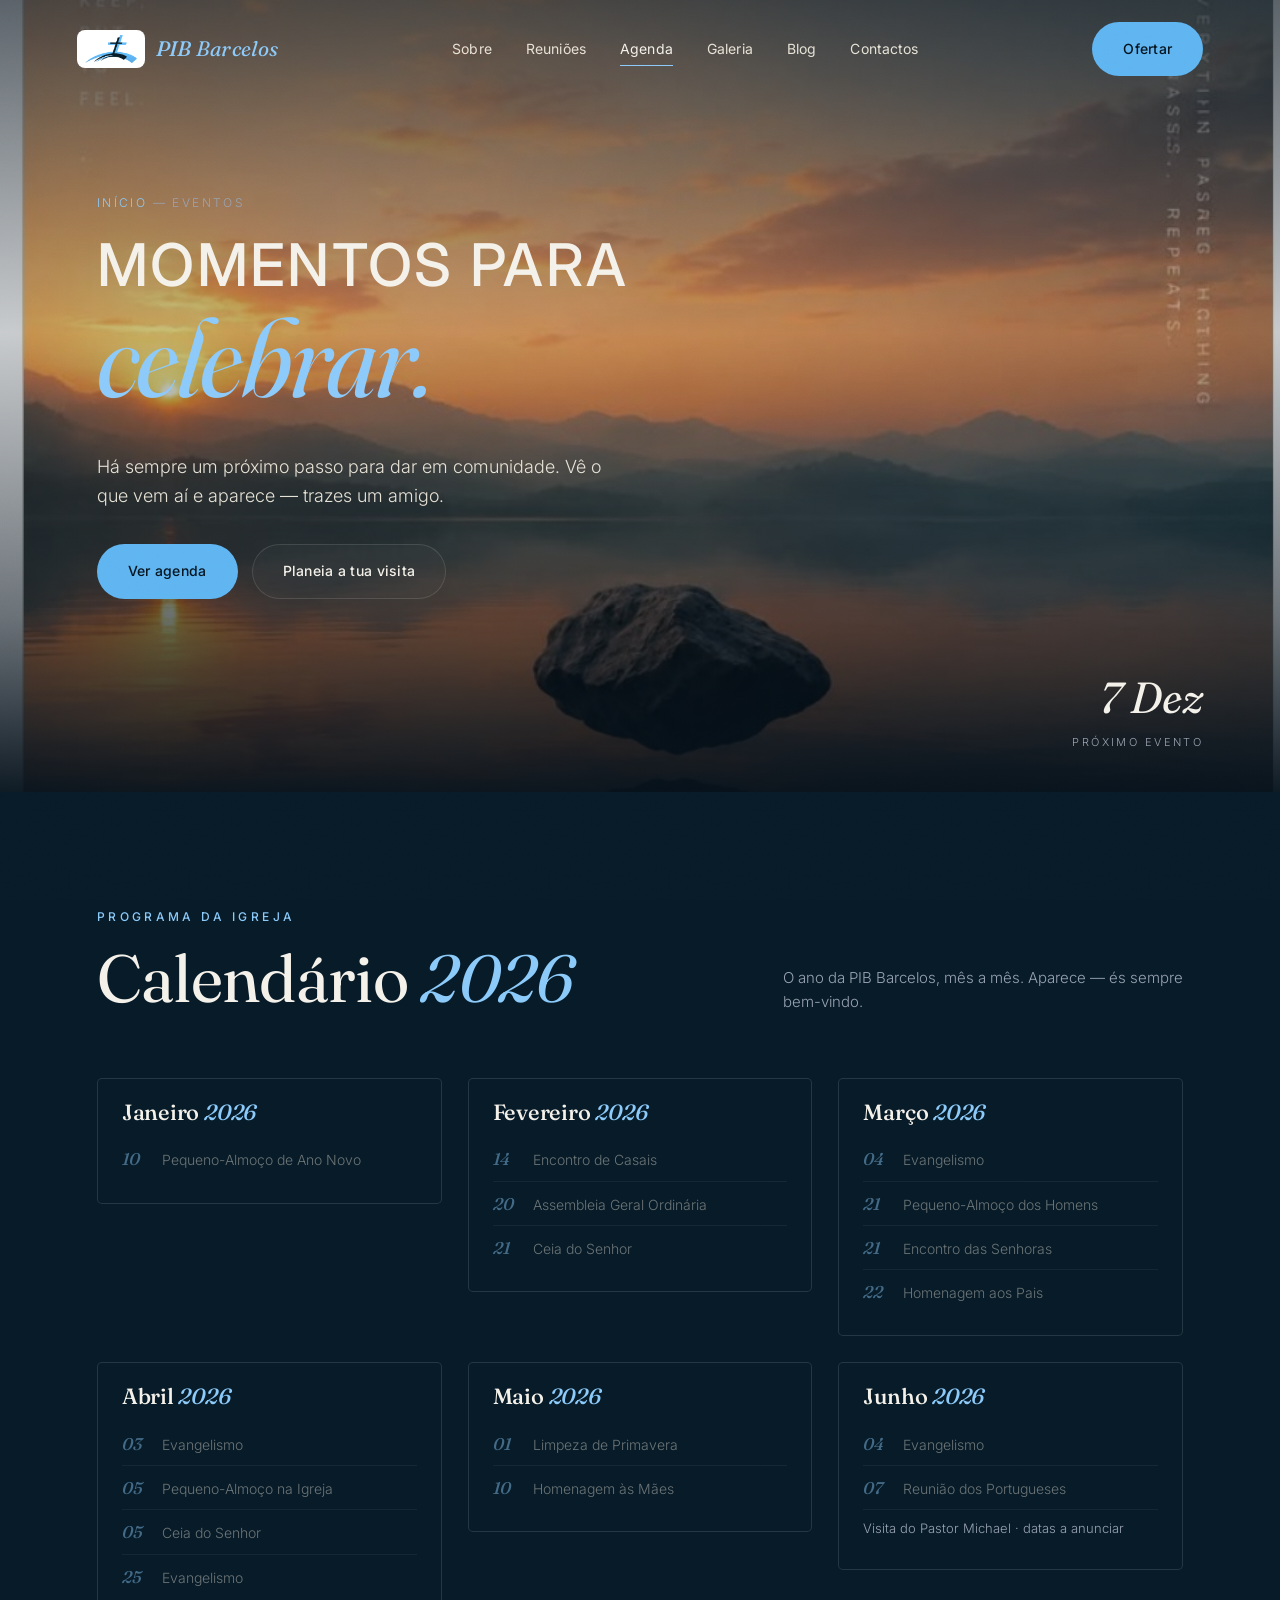
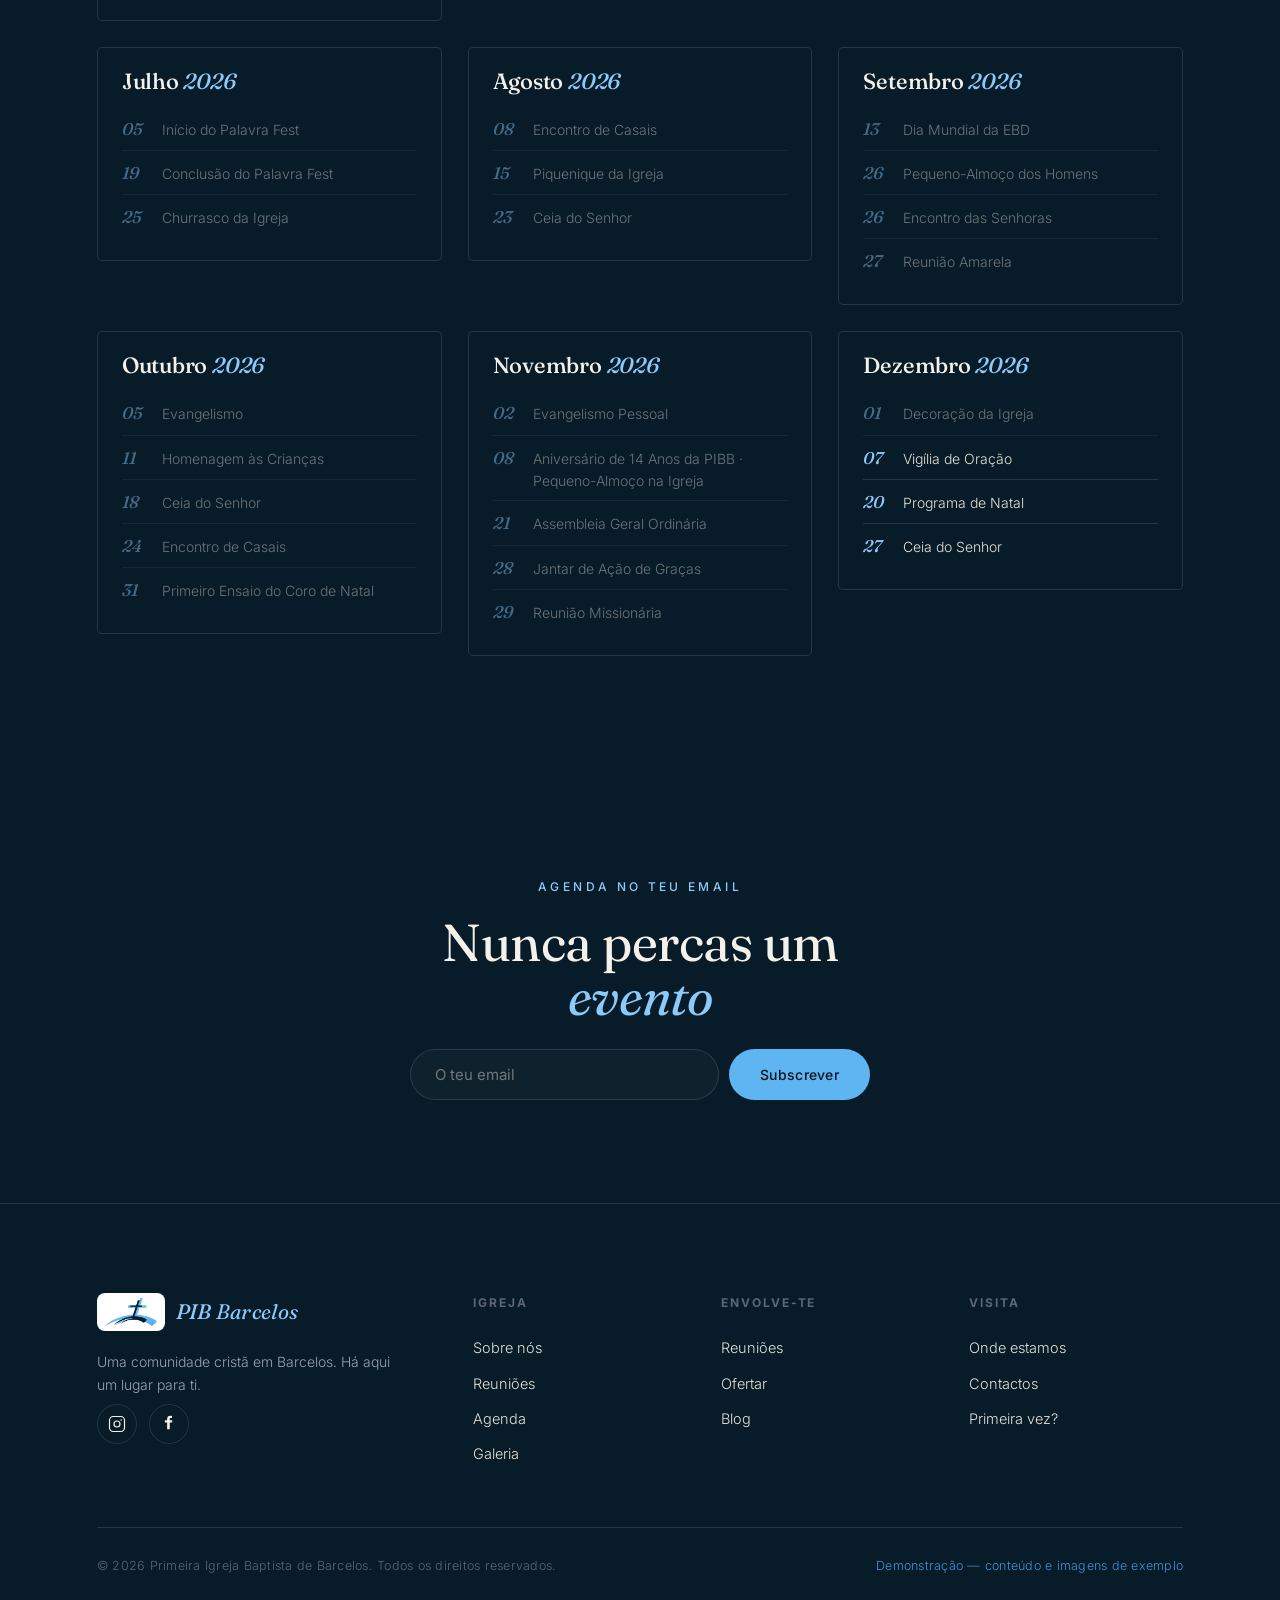
==== commit 95da70af: "Agenda automática: selo 'Próximo evento' e cartões da página inicial lidos de assets/agenda.js Co-Au" ====
--- a/eventos.html
+++ b/eventos.html
@@ -42,12 +42,12 @@
       <a href="contactos.html" class="btn btn-ghost">Planeia a tua visita</a>
     </div>
   </div>
-  <div class="vh-count"><b>13 Set</b><span>Próximo evento</span></div>
+  <div class="vh-count" id="proxEvento"><b></b><span>Próximo evento</span></div>
 </section>
 <section class="section" id="agenda"><div class="wrap">
   <div class="sec-head reveal"><div><span class="eyebrow">Programa da Igreja</span><h2>Calendário <em>2026</em></h2></div>
   <p>O ano da PIB Barcelos, mês a mês. Aparece — és sempre bem-vindo.</p></div>
-  <div class="grid-3" style="align-items:start"><div class="month-card reveal"><h3>Janeiro <em>2026</em></h3><div class="month-row"><b>10</b><span>Pequeno-Almoço de Ano Novo</span></div></div><div class="month-card reveal d1"><h3>Fevereiro <em>2026</em></h3><div class="month-row"><b>14</b><span>Encontro de Casais</span></div><div class="month-row"><b>20</b><span>Assembleia Geral Ordinária</span></div><div class="month-row"><b>21</b><span>Ceia do Senhor</span></div></div><div class="month-card reveal d2"><h3>Março <em>2026</em></h3><div class="month-row"><b>04</b><span>Evangelismo</span></div><div class="month-row"><b>21</b><span>Pequeno-Almoço dos Homens</span></div><div class="month-row"><b>21</b><span>Encontro das Senhoras</span></div><div class="month-row"><b>22</b><span>Homenagem aos Pais</span></div></div><div class="month-card reveal"><h3>Abril <em>2026</em></h3><div class="month-row"><b>03</b><span>Evangelismo</span></div><div class="month-row"><b>05</b><span>Pequeno-Almoço na Igreja</span></div><div class="month-row"><b>05</b><span>Ceia do Senhor</span></div><div class="month-row"><b>25</b><span>Evangelismo</span></div></div><div class="month-card reveal d1"><h3>Maio <em>2026</em></h3><div class="month-row"><b>01</b><span>Limpeza de Primavera</span></div><div class="month-row"><b>10</b><span>Homenagem às Mães</span></div></div><div class="month-card reveal d2"><h3>Junho <em>2026</em></h3><div class="month-row"><b>04</b><span>Evangelismo</span></div><div class="month-row"><b>07</b><span>Reunião dos Portugueses</span></div><div class="month-row note">Visita do Pastor Michael · datas a anunciar</div></div><div class="month-card reveal"><h3>Julho <em>2026</em></h3><div class="month-row"><b>05</b><span>Início do Palavra Fest</span></div><div class="month-row"><b>19</b><span>Conclusão do Palavra Fest</span></div><div class="month-row"><b>25</b><span>Churrasco da Igreja</span></div></div><div class="month-card reveal d1"><h3>Agosto <em>2026</em></h3><div class="month-row"><b>08</b><span>Encontro de Casais</span></div><div class="month-row"><b>15</b><span>Piquenique da Igreja</span></div><div class="month-row"><b>23</b><span>Ceia do Senhor</span></div></div><div class="month-card reveal d2"><h3>Setembro <em>2026</em></h3><div class="month-row"><b>13</b><span>Dia Mundial da EBD</span></div><div class="month-row"><b>26</b><span>Pequeno-Almoço dos Homens</span></div><div class="month-row"><b>26</b><span>Encontro das Senhoras</span></div><div class="month-row"><b>27</b><span>Reunião Amarela</span></div></div><div class="month-card reveal"><h3>Outubro <em>2026</em></h3><div class="month-row"><b>05</b><span>Evangelismo</span></div><div class="month-row"><b>11</b><span>Homenagem às Crianças</span></div><div class="month-row"><b>18</b><span>Ceia do Senhor</span></div><div class="month-row"><b>24</b><span>Encontro de Casais</span></div><div class="month-row"><b>31</b><span>Primeiro Ensaio do Coro de Natal</span></div></div><div class="month-card reveal d1"><h3>Novembro <em>2026</em></h3><div class="month-row"><b>02</b><span>Evangelismo Pessoal</span></div><div class="month-row"><b>08</b><span>Aniversário de 14 Anos da PIBB · Pequeno-Almoço na Igreja</span></div><div class="month-row"><b>21</b><span>Assembleia Geral Ordinária</span></div><div class="month-row"><b>28</b><span>Jantar de Ação de Graças</span></div><div class="month-row"><b>29</b><span>Reunião Missionária</span></div></div><div class="month-card reveal d2"><h3>Dezembro <em>2026</em></h3><div class="month-row"><b>01</b><span>Decoração da Igreja</span></div><div class="month-row"><b>07</b><span>Vigília de Oração</span></div><div class="month-row"><b>20</b><span>Programa de Natal</span></div><div class="month-row"><b>27</b><span>Ceia do Senhor</span></div></div></div>
+  <div class="grid-3" id="agendaGrid" style="align-items:start"><div class="month-card reveal"><h3>Janeiro <em>2026</em></h3><div class="month-row"><b>10</b><span>Pequeno-Almoço de Ano Novo</span></div></div><div class="month-card reveal d1"><h3>Fevereiro <em>2026</em></h3><div class="month-row"><b>14</b><span>Encontro de Casais</span></div><div class="month-row"><b>20</b><span>Assembleia Geral Ordinária</span></div><div class="month-row"><b>21</b><span>Ceia do Senhor</span></div></div><div class="month-card reveal d2"><h3>Março <em>2026</em></h3><div class="month-row"><b>04</b><span>Evangelismo</span></div><div class="month-row"><b>21</b><span>Pequeno-Almoço dos Homens</span></div><div class="month-row"><b>21</b><span>Encontro das Senhoras</span></div><div class="month-row"><b>22</b><span>Homenagem aos Pais</span></div></div><div class="month-card reveal"><h3>Abril <em>2026</em></h3><div class="month-row"><b>03</b><span>Evangelismo</span></div><div class="month-row"><b>05</b><span>Pequeno-Almoço na Igreja</span></div><div class="month-row"><b>05</b><span>Ceia do Senhor</span></div><div class="month-row"><b>25</b><span>Evangelismo</span></div></div><div class="month-card reveal d1"><h3>Maio <em>2026</em></h3><div class="month-row"><b>01</b><span>Limpeza de Primavera</span></div><div class="month-row"><b>10</b><span>Homenagem às Mães</span></div></div><div class="month-card reveal d2"><h3>Junho <em>2026</em></h3><div class="month-row"><b>04</b><span>Evangelismo</span></div><div class="month-row"><b>07</b><span>Reunião dos Portugueses</span></div><div class="month-row note">Visita do Pastor Michael · datas a anunciar</div></div><div class="month-card reveal"><h3>Julho <em>2026</em></h3><div class="month-row"><b>05</b><span>Início do Palavra Fest</span></div><div class="month-row"><b>19</b><span>Conclusão do Palavra Fest</span></div><div class="month-row"><b>25</b><span>Churrasco da Igreja</span></div></div><div class="month-card reveal d1"><h3>Agosto <em>2026</em></h3><div class="month-row"><b>08</b><span>Encontro de Casais</span></div><div class="month-row"><b>15</b><span>Piquenique da Igreja</span></div><div class="month-row"><b>23</b><span>Ceia do Senhor</span></div></div><div class="month-card reveal d2"><h3>Setembro <em>2026</em></h3><div class="month-row"><b>13</b><span>Dia Mundial da EBD</span></div><div class="month-row"><b>26</b><span>Pequeno-Almoço dos Homens</span></div><div class="month-row"><b>26</b><span>Encontro das Senhoras</span></div><div class="month-row"><b>27</b><span>Reunião Amarela</span></div></div><div class="month-card reveal"><h3>Outubro <em>2026</em></h3><div class="month-row"><b>05</b><span>Evangelismo</span></div><div class="month-row"><b>11</b><span>Homenagem às Crianças</span></div><div class="month-row"><b>18</b><span>Ceia do Senhor</span></div><div class="month-row"><b>24</b><span>Encontro de Casais</span></div><div class="month-row"><b>31</b><span>Primeiro Ensaio do Coro de Natal</span></div></div><div class="month-card reveal d1"><h3>Novembro <em>2026</em></h3><div class="month-row"><b>02</b><span>Evangelismo Pessoal</span></div><div class="month-row"><b>08</b><span>Aniversário de 14 Anos da PIBB · Pequeno-Almoço na Igreja</span></div><div class="month-row"><b>21</b><span>Assembleia Geral Ordinária</span></div><div class="month-row"><b>28</b><span>Jantar de Ação de Graças</span></div><div class="month-row"><b>29</b><span>Reunião Missionária</span></div></div><div class="month-card reveal d2"><h3>Dezembro <em>2026</em></h3><div class="month-row"><b>01</b><span>Decoração da Igreja</span></div><div class="month-row"><b>07</b><span>Vigília de Oração</span></div><div class="month-row"><b>20</b><span>Programa de Natal</span></div><div class="month-row"><b>27</b><span>Ceia do Senhor</span></div></div></div>
 </div></section>
 <section class="news"><div class="wrap reveal"><span class="eyebrow">Agenda no teu email</span>
   <h2>Nunca percas um <em>evento</em></h2>
@@ -72,6 +72,7 @@
   <div class="foot-bot"><span>© 2026 Primeira Igreja Baptista de Barcelos. Todos os direitos reservados.</span>
   <span class="demo">Demonstração — conteúdo e imagens de exemplo</span></div>
 </div></footer>
+<script src="assets/agenda.js"></script>
 <script src="assets/app.js"></script>
 </body>
 </html>
--- a/assets/style.css
+++ b/assets/style.css
@@ -481,6 +481,7 @@
 .month-row:last-child{border-bottom:0}
 .month-row b{font-family:var(--serif);font-style:italic;font-size:17px;color:var(--amber2);min-width:26px;font-weight:500}
 .month-row.note{color:var(--muted);font-size:13px}
+.month-row.past{opacity:.45}
 
 /* ===== artigo ===== */
 .article{max-width:740px;margin:0 auto}
